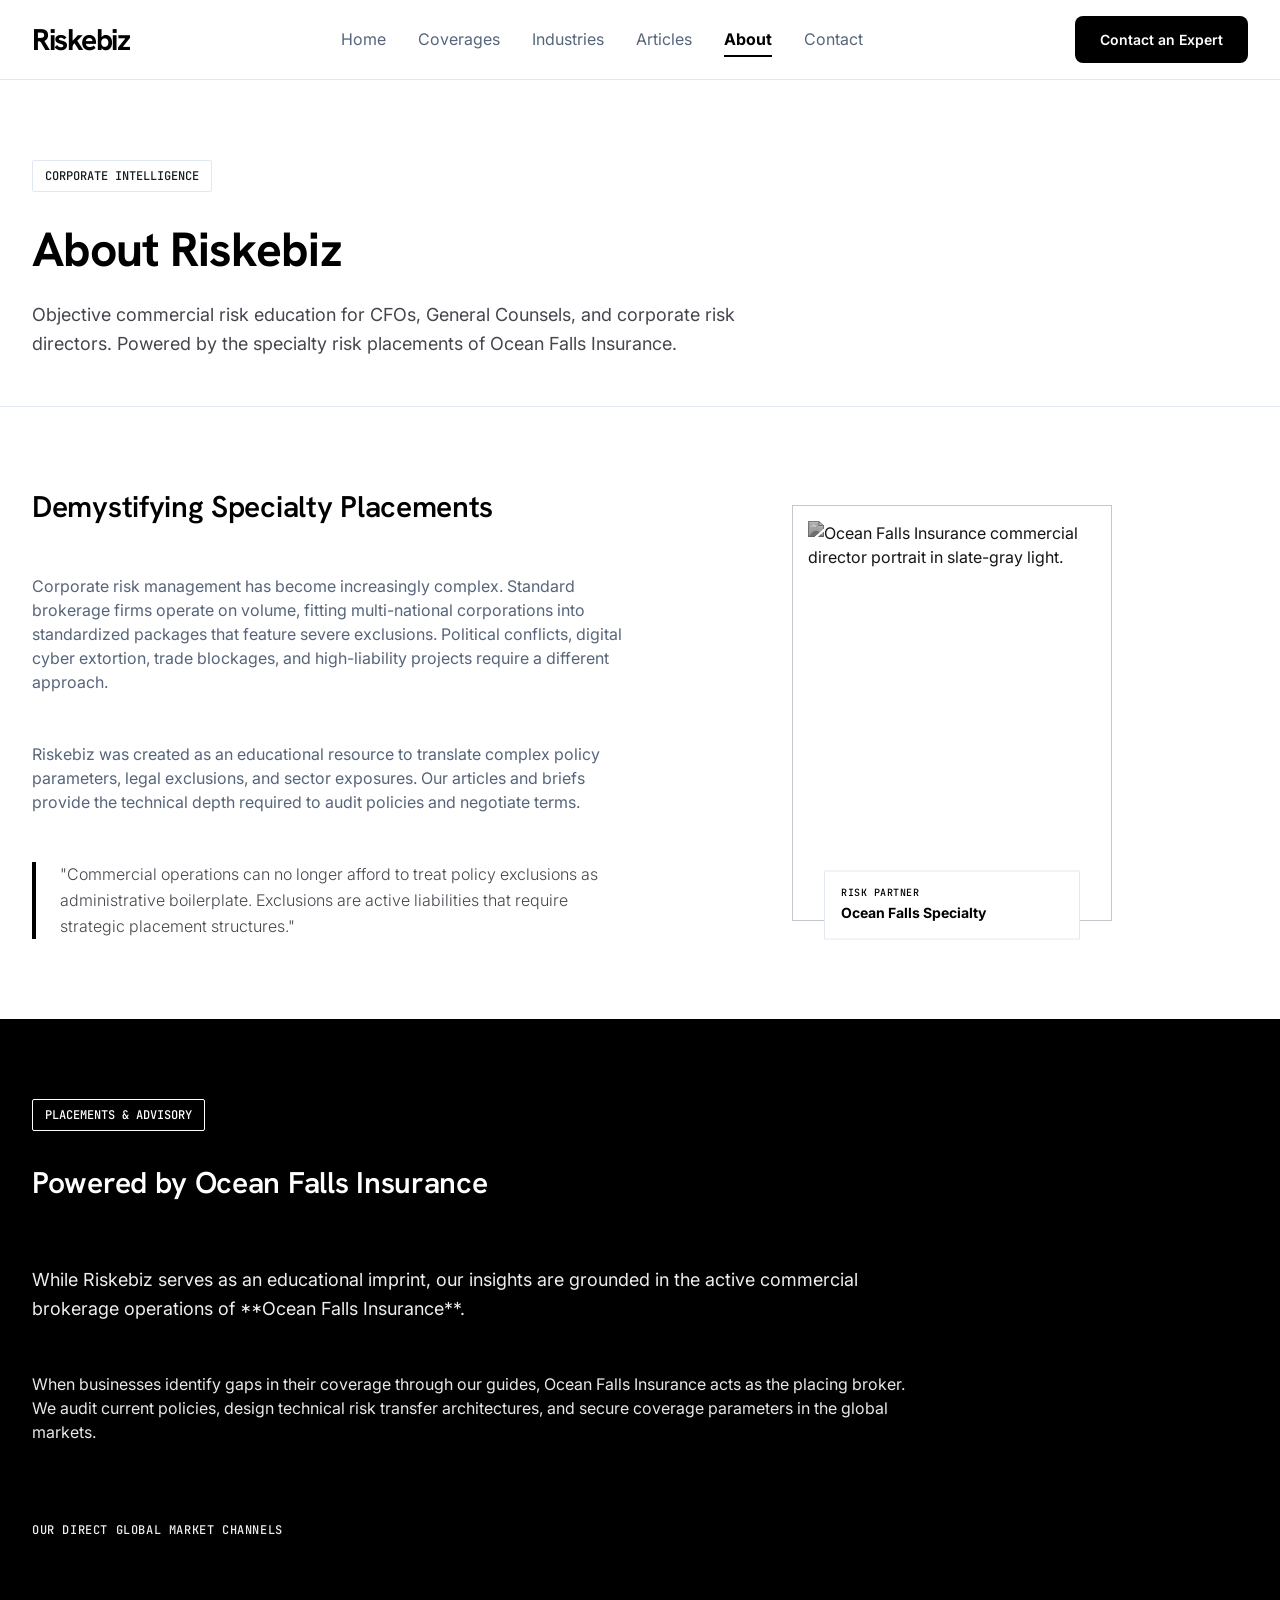
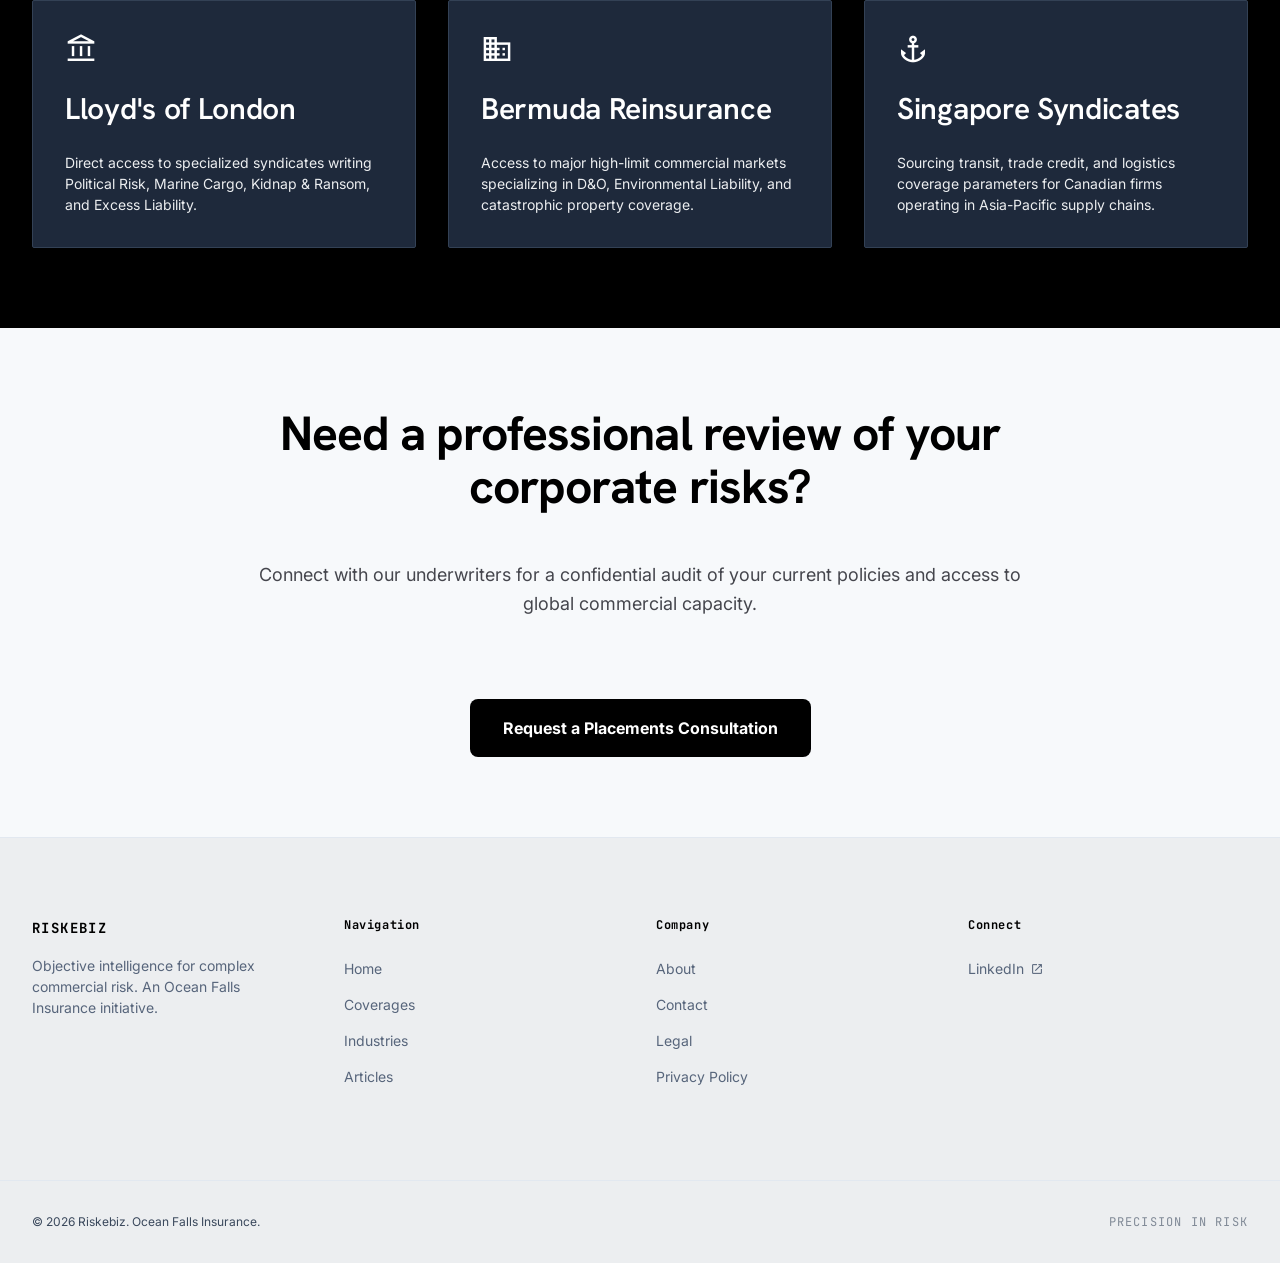
==== about.html @ c31bbd84 "Initialize Riskebiz website with Vanilla CSS design system and GA tracking" ====
<!DOCTYPE html>
<html lang="en">
<head>
    <meta charset="utf-8" />
    <meta name="viewport" content="width=device-width, initial-scale=1.0" />
    
    <!-- SEO & Metadata -->
    <title>About Riskebiz | Ocean Falls Commercial Risk Resource</title>
    <meta name="description" content="Learn about Riskebiz, an educational risk intelligence resource by Ocean Falls Insurance designed to help corporate managers navigate global specialty markets." />
    <link rel="canonical" href="https://riskebiz.com/about.html" />
    
    <!-- Open Graph Tags -->
    <meta property="og:title" content="About Riskebiz | Ocean Falls Commercial Risk Resource" />
    <meta property="og:description" content="Bridging the gap between high-level corporate strategy and the technical complexities of commercial risk." />
    <meta property="og:type" content="website" />
    <meta property="og:url" content="https://riskebiz.com/about.html" />
    
    <!-- Fonts & Icons -->
    <link rel="preconnect" href="https://fonts.googleapis.com" />
    <link rel="preconnect" href="https://fonts.gstatic.com" crossorigin />
    <link href="https://fonts.googleapis.com/css2?family=Inter:wght@300;400;500;600;700&family=Hanken+Grotesk:wght@600;700&family=JetBrains+Mono:wght@500&display=swap" rel="stylesheet" />
    <link href="https://fonts.googleapis.com/css2?family=Material+Symbols+Outlined:opsz,wght,FILL,GRAD@24,300,0,0&display=swap" rel="stylesheet" />
    
    <!-- Stylesheets -->
    <link rel="stylesheet" href="styles.css" />
    
    <!-- Google tag (gtag.js) -->
    <script async src="https://www.googletagmanager.com/gtag/js?id=G-K94CHLMBZ7"></script>
    <script>
      window.dataLayer = window.dataLayer || [];
      function gtag(){dataLayer.push(arguments);}
      gtag('js', new Date());

      gtag('config', 'G-K94CHLMBZ7');
    </script>
</head>
<body>

    <!-- Site Header -->
    <header class="site-header">
        <div class="container header-container">
            <a class="logo-anchor" href="index.html">Riskebiz</a>
            
            <!-- Desktop Navigation -->
            <nav class="desktop-nav" aria-label="Main Navigation">
                <a class="nav-link" href="index.html">Home</a>
                <a class="nav-link" href="coverages.html">Coverages</a>
                <a class="nav-link" href="industries.html">Industries</a>
                <a class="nav-link" href="articles.html">Articles</a>
                <a class="nav-link active" href="about.html">About</a>
                <a class="nav-link" href="contact.html">Contact</a>
            </nav>
            
            <div class="header-actions">
                <a class="btn btn-primary" href="contact.html">Contact an Expert</a>
                <button class="mobile-menu-toggle" aria-label="Toggle navigation menu" aria-expanded="false">
                    <span class="material-symbols-outlined">menu</span>
                </button>
            </div>
        </div>
    </header>

    <!-- Mobile Drawer Menu -->
    <div class="mobile-nav-drawer" role="dialog" aria-label="Mobile Navigation">
        <a class="mobile-nav-link" href="index.html">Home</a>
        <a class="mobile-nav-link" href="coverages.html">Coverages</a>
        <a class="mobile-nav-link" href="industries.html">Industries</a>
        <a class="mobile-nav-link" href="articles.html">Articles</a>
        <a class="mobile-nav-link active" href="about.html">About</a>
        <a class="mobile-nav-link" href="contact.html">Contact</a>
        <a class="btn btn-primary" style="margin-top: 16px;" href="contact.html">Contact an Expert</a>
    </div>

    <!-- Main Content -->
    <main>
        
        <!-- Page Intro Header -->
        <section class="page-intro" aria-labelledby="intro-title">
            <div class="container">
                <div class="page-intro-content reveal">
                    <span class="chip chip-outline mb-4">Corporate Intelligence</span>
                    <h1 id="intro-title" class="font-display-lg page-title">About Riskebiz</h1>
                    <p class="font-body-lg page-subtitle">
                        Objective commercial risk education for CFOs, General Counsels, and corporate risk directors. Powered by the specialty risk placements of Ocean Falls Insurance.
                    </p>
                </div>
            </div>
        </section>

        <!-- About Details -->
        <section class="section-padding bg-surface-lowest" aria-label="Corporate Philosophy">
            <div class="container">
                <div class="grid-cols-2" style="align-items: center;">
                    <div class="reveal">
                        <h2 class="font-headline-md mb-6">Demystifying Specialty Placements</h2>
                        <p class="font-body-md text-secondary mb-6">
                            Corporate risk management has become increasingly complex. Standard brokerage firms operate on volume, fitting multi-national corporations into standardized packages that feature severe exclusions. Political conflicts, digital cyber extortion, trade blockages, and high-liability projects require a different approach.
                        </p>
                        <p class="font-body-md text-secondary mb-6">
                            Riskebiz was created as an educational resource to translate complex policy parameters, legal exclusions, and sector exposures. Our articles and briefs provide the technical depth required to audit policies and negotiate terms.
                        </p>
                        
                        <div class="border-left-accent mt-8">
                            <p class="quote-text text-muted" style="font-size: 16px;">
                                "Commercial operations can no longer afford to treat policy exclusions as administrative boilerplate. Exclusions are active liabilities that require strategic placement structures."
                            </p>
                        </div>
                    </div>
                    
                    <div class="reveal" style="display: flex; justify-content: center;">
                        <div class="about-image-wrapper">
                            <div class="about-border-decor"></div>
                            <img class="about-img" src="https://lh3.googleusercontent.com/aida-public/[base64]" alt="Ocean Falls Insurance commercial director portrait in slate-gray light." />
                            <div class="about-floating-badge">
                                <p class="font-label-caps">Risk Partner</p>
                                <p>Ocean Falls Specialty</p>
                            </div>
                        </div>
                    </div>
                </div>
            </div>
        </section>

        <!-- Connection to Ocean Falls (Dark Slate Section) -->
        <section class="section-padding bg-primary-block" aria-labelledby="partnership-title">
            <div class="container reveal">
                <div class="max-w-4xl">
                    <span class="chip chip-outline mb-4" style="color: var(--color-on-primary); border-color: var(--color-on-primary);">Placements &amp; Advisory</span>
                    <h2 id="partnership-title" class="font-headline-md mb-8" style="color: var(--color-on-primary);">Powered by Ocean Falls Insurance</h2>
                    <p class="font-body-lg mb-6" style="color: var(--color-surface-container);">
                        While Riskebiz serves as an educational imprint, our insights are grounded in the active commercial brokerage operations of **Ocean Falls Insurance**. 
                    </p>
                    <p class="font-body-md mb-10" style="color: var(--color-surface-high);">
                        When businesses identify gaps in their coverage through our guides, Ocean Falls Insurance acts as the placing broker. We audit current policies, design technical risk transfer architectures, and secure coverage parameters in the global markets.
                    </p>
                </div>
                
                <h3 class="font-label-caps mb-8" style="color: var(--color-surface-container);">Our Direct Global Market Channels</h3>
                
                <div class="grid-cols-3">
                    <div class="card" style="background-color: var(--color-risk-accent); border-color: #334155; color: var(--color-on-primary);">
                        <span class="material-symbols-outlined card-icon" style="color: var(--color-on-primary);">account_balance</span>
                        <h4 class="font-headline-md text-xl mb-3" style="color: var(--color-on-primary);">Lloyd's of London</h4>
                        <p class="card-desc" style="color: var(--color-surface-container); font-size: 14px;">
                            Direct access to specialized syndicates writing Political Risk, Marine Cargo, Kidnap &amp; Ransom, and Excess Liability.
                        </p>
                    </div>
                    
                    <div class="card" style="background-color: var(--color-risk-accent); border-color: #334155; color: var(--color-on-primary);">
                        <span class="material-symbols-outlined card-icon" style="color: var(--color-on-primary);">domain</span>
                        <h4 class="font-headline-md text-xl mb-3" style="color: var(--color-on-primary);">Bermuda Reinsurance</h4>
                        <p class="card-desc" style="color: var(--color-surface-container); font-size: 14px;">
                            Access to major high-limit commercial markets specializing in D&amp;O, Environmental Liability, and catastrophic property coverage.
                        </p>
                    </div>
                    
                    <div class="card" style="background-color: var(--color-risk-accent); border-color: #334155; color: var(--color-on-primary);">
                        <span class="material-symbols-outlined card-icon" style="color: var(--color-on-primary);">anchor</span>
                        <h4 class="font-headline-md text-xl mb-3" style="color: var(--color-on-primary);">Singapore Syndicates</h4>
                        <p class="card-desc" style="color: var(--color-surface-container); font-size: 14px;">
                            Sourcing transit, trade credit, and logistics coverage parameters for Canadian firms operating in Asia-Pacific supply chains.
                        </p>
                    </div>
                </div>
            </div>
        </section>

        <!-- Final CTA -->
        <section class="section-padding text-center" aria-labelledby="cta-title">
            <div class="container reveal">
                <div class="max-w-3xl mx-auto">
                    <h2 id="cta-title" class="font-display-lg mb-6">Need a professional review of your corporate risks?</h2>
                    <p class="font-body-lg text-muted mb-10">
                        Connect with our underwriters for a confidential audit of your current policies and access to global commercial capacity.
                    </p>
                    <a class="btn btn-lg btn-primary" href="contact.html">Request a Placements Consultation</a>
                </div>
            </div>
        </section>

    </main>

    <!-- Footer -->
    <footer class="site-footer">
        <div class="container footer-grid">
            <div class="footer-brand">
                <a class="footer-title" href="index.html">RISKEBIZ</a>
                <p class="footer-desc">
                    Objective intelligence for complex commercial risk. An Ocean Falls Insurance initiative.
                </p>
            </div>
            
            <div>
                <h4 class="footer-heading">Navigation</h4>
                <ul class="footer-links">
                    <li><a href="index.html">Home</a></li>
                    <li><a href="coverages.html">Coverages</a></li>
                    <li><a href="industries.html">Industries</a></li>
                    <li><a href="articles.html">Articles</a></li>
                </ul>
            </div>
            
            <div>
                <h4 class="footer-heading">Company</h4>
                <ul class="footer-links">
                    <li><a href="about.html">About</a></li>
                    <li><a href="contact.html">Contact</a></li>
                    <li><a href="#">Legal</a></li>
                    <li><a href="#">Privacy Policy</a></li>
                </ul>
            </div>
            
            <div>
                <h4 class="footer-heading">Connect</h4>
                <ul class="footer-links">
                    <li>
                        <a class="inline-flex" href="#" aria-label="Visit our LinkedIn profile (opens placeholder)">
                            LinkedIn <span class="material-symbols-outlined" style="font-size: 14px;">open_in_new</span>
                        </a>
                    </li>
                </ul>
            </div>
        </div>
        
        <div class="container footer-bottom">
            <span>&copy; 2026 Riskebiz. Ocean Falls Insurance.</span>
            <span class="footer-bottom-tagline">PRECISION IN RISK</span>
        </div>
    </footer>

    <!-- Scripts -->
    <script src="script.js"></script>
</body>
</html>
---- styles.css ----
/*
 * Riskebiz.com Style System
 * Authoritative, premium commercial risk publication design.
 * Built using Vanilla CSS based on the Stitch Design System.
 */

/* ==========================================================================
   1. Design Tokens & CSS Variables
   ========================================================================== */
:root {
    /* Color Palette */
    --color-primary: #000000;
    --color-on-primary: #ffffff;
    --color-background: #f7f9fb;
    --color-on-background: #191c1e;
    
    /* Surface Containers (Tonal layering for visual depth) */
    --color-surface-lowest: #ffffff;
    --color-surface-low: #f2f4f6;
    --color-surface-container: #eceef0;
    --color-surface-high: #e6e8ea;
    --color-surface-highest: #e0e3e5;
    --color-surface-variant: #e0e3e5;
    
    /* Semantic Colors */
    --color-secondary: #515f74;
    --color-on-secondary-container: #57657b;
    --color-on-secondary-fixed-variant: #3a485c;
    --color-on-surface-variant: #45464d;
    --color-border-subtle: #E2E8F0;
    --color-risk-accent: #1E293B;
    
    /* Feedback */
    --color-error: #ba1a1a;
    --color-error-container: #ffdad6;
    --color-on-error: #ffffff;
    
    /* Fonts */
    --font-headline: 'Hanken Grotesk', sans-serif;
    --font-body: 'Inter', sans-serif;
    --font-label: 'JetBrains Mono', monospace;

    /* Typographic Scale & Properties */
    --font-size-display-lg: 48px;
    --font-size-display-lg-mobile: 32px;
    --font-size-headline-md: 30px;
    --font-size-body-lg: 18px;
    --font-size-body-md: 16px;
    --font-size-label-caps: 12px;
    
    /* Spacing Scale */
    --spacing-unit: 8px;
    --spacing-margin-mobile: 20px;
    --spacing-gutter: 32px;
    --spacing-container-max: 1280px;
    --spacing-section-gap: 80px;

    /* Border Radius */
    --radius-sm: 0.125rem;       /* 2px */
    --radius-default: 0.25rem;  /* 4px */
    --radius-lg: 0.5rem;       /* 8px */
    --radius-full: 9999px;
    
    /* Transition Speed */
    --transition-fast: 0.2s ease;
    --transition-normal: 0.3s ease;
}

/* ==========================================================================
   2. Reset & Base Styles
   ========================================================================== */
*, *::before, *::after {
    box-sizing: border-box;
    margin: 0;
    padding: 0;
}

html {
    scroll-behavior: smooth;
    font-size: 16px;
    -webkit-text-size-adjust: 100%;
}

body {
    background-color: var(--color-background);
    color: var(--color-on-background);
    font-family: var(--font-body);
    font-size: var(--font-size-body-md);
    line-height: 1.5;
    font-weight: 400;
    text-rendering: optimizeLegibility;
    -webkit-font-smoothing: antialiased;
    -moz-osx-font-smoothing: grayscale;
    overflow-x: hidden;
}

/* Scrollbars */
::-webkit-scrollbar {
    width: 8px;
    height: 8px;
}
::-webkit-scrollbar-track {
    background: var(--color-surface-low);
}
::-webkit-scrollbar-thumb {
    background: var(--color-surface-container);
    border-radius: var(--radius-sm);
}
::-webkit-scrollbar-thumb:hover {
    background: var(--color-on-secondary-container);
}

/* Links */
a {
    color: inherit;
    text-decoration: none;
    transition: color var(--transition-fast), border-color var(--transition-fast);
}

/* Images & Media */
img, svg {
    max-width: 100%;
    height: auto;
    display: block;
}

/* Heading Typography */
h1, h2, h3, h4, h5, h6 {
    font-family: var(--font-headline);
    color: var(--color-primary);
    font-weight: 700;
    line-height: 1.2;
}

/* Focus States (WCAG AA Accessibility) */
button:focus-visible,
a:focus-visible,
input:focus-visible,
textarea:focus-visible,
select:focus-visible {
    outline: 2px solid var(--color-risk-accent);
    outline-offset: 2px;
}

/* ==========================================================================
   3. Typography Utility Classes
   ========================================================================== */
.font-display-lg {
    font-family: var(--font-headline);
    font-size: var(--font-size-display-lg-mobile);
    font-weight: 700;
    line-height: 1.2;
    letter-spacing: -0.02em;
}

@media (min-width: 768px) {
    .font-display-lg {
        font-size: var(--font-size-display-lg);
        line-height: 1.1;
    }
}

.font-headline-md {
    font-family: var(--font-headline);
    font-size: var(--font-size-headline-md);
    font-weight: 600;
    line-height: 1.3;
    letter-spacing: -0.01em;
}

.font-body-lg {
    font-family: var(--font-body);
    font-size: var(--font-size-body-lg);
    line-height: 1.6;
    font-weight: 400;
}

.font-body-md {
    font-family: var(--font-body);
    font-size: var(--font-size-body-md);
    line-height: 1.5;
    font-weight: 400;
}

.font-label-caps {
    font-family: var(--font-label);
    font-size: var(--font-size-label-caps);
    font-weight: 500;
    line-height: 1.0;
    letter-spacing: 0.05em;
    text-transform: uppercase;
}

.quote-text {
    font-family: var(--font-body);
    font-size: 20px;
    font-weight: 300;
    line-height: 1.6;
}

.text-muted {
    color: var(--color-on-surface-variant);
}

.text-secondary {
    color: var(--color-on-secondary-container);
}

/* ==========================================================================
   4. Layout & Spacing
   ========================================================================== */
.container {
    width: 100%;
    max-width: var(--spacing-container-max);
    margin-left: auto;
    margin-right: auto;
    padding-left: var(--spacing-margin-mobile);
    padding-right: var(--spacing-margin-mobile);
}

@media (min-width: 768px) {
    .container {
        padding-left: var(--spacing-gutter);
        padding-right: var(--spacing-gutter);
    }
}

.section-padding {
    padding-top: var(--spacing-section-gap);
    padding-bottom: var(--spacing-section-gap);
}

.grid-cols-4 {
    display: grid;
    grid-template-columns: 1fr;
    gap: var(--spacing-gutter);
}

@media (min-width: 640px) {
    .grid-cols-2-sm {
        grid-template-columns: repeat(2, 1fr);
    }
}

@media (min-width: 768px) {
    .grid-cols-4 {
        grid-template-columns: repeat(2, 1fr);
    }
}

@media (min-width: 1024px) {
    .grid-cols-4 {
        grid-template-columns: repeat(4, 1fr);
    }
}

.grid-cols-3 {
    display: grid;
    grid-template-columns: 1fr;
    gap: var(--spacing-gutter);
}

@media (min-width: 768px) {
    .grid-cols-3 {
        grid-template-columns: repeat(3, 1fr);
    }
}

.grid-cols-2 {
    display: grid;
    grid-template-columns: 1fr;
    gap: var(--spacing-gutter);
}

@media (min-width: 768px) {
    .grid-cols-2 {
        grid-template-columns: repeat(2, 1fr);
    }
}

/* Flex Utilities */
.flex-between-center {
    display: flex;
    justify-content: space-between;
    align-items: center;
}

.gap-8 { gap: calc(var(--spacing-unit) * 8); }
.gap-4 { gap: calc(var(--spacing-unit) * 4); }

/* ==========================================================================
   5. Interactive & Component Elements
   ========================================================================== */

/* Buttons */
.btn {
    display: inline-flex;
    align-items: center;
    justify-content: center;
    padding: 12px 24px;
    font-family: var(--font-body);
    font-size: 14px;
    font-weight: 600;
    border-radius: var(--radius-lg);
    cursor: pointer;
    transition: all var(--transition-fast);
    border: 1px solid transparent;
}

.btn-lg {
    padding: 16px 32px;
    font-size: 16px;
    font-weight: 700;
}

.btn-primary {
    background-color: var(--color-primary);
    color: var(--color-on-primary);
}

.btn-primary:hover {
    background-color: #1a1a1a;
}

.btn-secondary {
    background-color: transparent;
    border-color: var(--color-primary);
    color: var(--color-primary);
}

.btn-secondary:hover {
    background-color: var(--color-surface-low);
}

/* Cards & Outlined Blocks */
.card {
    background-color: var(--color-surface-lowest);
    border: 1px solid var(--color-border-subtle);
    padding: 32px;
    border-radius: var(--radius-sm);
    transition: border-color var(--transition-normal), transform var(--transition-normal);
    display: flex;
    flex-direction: column;
}

.card:hover {
    border-color: var(--color-primary);
}

.card-link-wrapper {
    display: flex;
    flex-direction: column;
    height: 100%;
}

.card-icon {
    font-size: 32px;
    color: var(--color-primary);
    margin-bottom: 24px;
}

.card-title {
    font-size: 20px;
    margin-bottom: 12px;
}

.card-desc {
    font-size: 14px;
    color: var(--color-on-secondary-container);
    line-height: 1.5;
    flex-grow: 1;
}

/* Editorial Article Layouts */
.article-card {
    background-color: var(--color-surface-lowest);
    border: 1px solid var(--color-border-subtle);
    border-radius: var(--radius-sm);
    overflow: hidden;
    display: flex;
    flex-direction: column;
    transition: border-color var(--transition-normal);
}

.article-card:hover {
    border-color: var(--color-primary);
}

.article-img {
    height: 240px;
    background-color: var(--color-surface-high);
    background-size: cover;
    background-position: center;
    filter: grayscale(100%);
    transition: filter var(--transition-normal);
}

.article-card:hover .article-img {
    filter: grayscale(0%);
}

.article-body {
    padding: 32px;
    display: flex;
    flex-direction: column;
    flex-grow: 1;
}

.article-meta {
    display: flex;
    justify-content: space-between;
    align-items: center;
    margin-bottom: 16px;
}

.article-title {
    font-size: 20px;
    margin-bottom: 16px;
    line-height: 1.4;
}

.article-excerpt {
    font-size: 14px;
    color: var(--color-on-surface-variant);
    line-height: 1.6;
    margin-bottom: 24px;
    flex-grow: 1;
}

.article-link {
    font-weight: 700;
    font-size: 14px;
    display: inline-flex;
    align-items: center;
    gap: 8px;
}

.article-link span {
    transition: transform var(--transition-fast);
}

.article-link:hover span {
    transform: translateX(4px);
}

/* Category Chips */
.chip {
    display: inline-block;
    padding: 4px 8px;
    background-color: var(--color-surface-container);
    color: var(--color-on-background);
    border-radius: var(--radius-sm);
    font-family: var(--font-label);
    font-size: 12px;
    font-weight: 500;
    text-transform: uppercase;
}

.chip-outline {
    background-color: transparent;
    border: 1px solid var(--color-border-subtle);
    padding: 6px 12px;
}

/* ==========================================================================
   6. Custom Site Sections
   ========================================================================== */

/* Top Navigation Bar */
header.site-header {
    width: 100%;
    position: sticky;
    top: 0;
    z-index: 50;
    background-color: var(--color-surface-lowest);
    border-bottom: 1px solid var(--color-border-subtle);
    height: 80px;
    display: flex;
    align-items: center;
    transition: box-shadow var(--transition-fast);
}

header.site-header.shadow-sm {
    box-shadow: 0 1px 3px rgba(0,0,0,0.05);
}

.header-container {
    display: flex;
    justify-content: space-between;
    align-items: center;
    width: 100%;
}

.logo-anchor {
    font-family: var(--font-headline);
    font-size: var(--font-size-headline-md);
    font-weight: 700;
    color: var(--color-primary);
    letter-spacing: -0.05em;
}

.desktop-nav {
    display: none;
}

@media (min-width: 768px) {
    .desktop-nav {
        display: flex;
        align-items: center;
        gap: 32px;
    }
}

.nav-link {
    font-family: var(--font-body);
    font-size: var(--font-size-body-md);
    color: var(--color-on-secondary-container);
    padding: 4px 0;
    border-bottom: 2px solid transparent;
}

.nav-link:hover, .nav-link.active {
    color: var(--color-primary);
}

.nav-link.active {
    font-weight: 700;
    border-color: var(--color-primary);
}

.header-actions {
    display: flex;
    align-items: center;
    gap: 16px;
}

/* Mobile Menu Button */
.mobile-menu-toggle {
    background: transparent;
    border: none;
    cursor: pointer;
    font-size: 24px;
    color: var(--color-primary);
    display: flex;
    align-items: center;
    justify-content: center;
}

@media (min-width: 768px) {
    .mobile-menu-toggle {
        display: none;
    }
}

/* Mobile Menu Drawer */
.mobile-nav-drawer {
    position: fixed;
    top: 80px;
    left: 0;
    right: 0;
    bottom: 0;
    background-color: var(--color-surface-lowest);
    z-index: 40;
    padding: 32px var(--spacing-margin-mobile);
    display: flex;
    flex-direction: column;
    gap: 24px;
    transform: translateY(-100%);
    opacity: 0;
    visibility: hidden;
    transition: transform var(--transition-normal), opacity var(--transition-normal), visibility var(--transition-normal);
    border-top: 1px solid var(--color-border-subtle);
}

.mobile-nav-drawer.open {
    transform: translateY(0);
    opacity: 1;
    visibility: visible;
}

.mobile-nav-link {
    font-family: var(--font-headline);
    font-size: 24px;
    font-weight: 600;
    color: var(--color-primary);
    border-bottom: 1px solid var(--color-border-subtle);
    padding-bottom: 12px;
}

.mobile-nav-link.active {
    color: var(--color-secondary);
    border-color: var(--color-primary);
}

/* Hero Section */
.hero-section {
    position: relative;
    padding-top: var(--spacing-section-gap);
    padding-bottom: 128px;
    overflow: hidden;
}

.hero-max {
    max-width: 896px;
}

.hero-tag {
    margin-bottom: 32px;
}

.hero-headline {
    margin-bottom: 32px;
    font-size: 32px;
    line-height: 1.2;
}

@media (min-width: 768px) {
    .hero-headline {
        font-size: 48px;
        line-height: 1.1;
    }
}

.hero-subheadline {
    margin-bottom: 40px;
    max-width: 672px;
    color: var(--color-on-surface-variant);
}

.hero-ctas {
    display: flex;
    flex-direction: column;
    gap: 16px;
}

@media (min-width: 640px) {
    .hero-ctas {
        flex-direction: row;
    }
}

/* Industry Grid on Homepage */
.industry-grid {
    display: grid;
    grid-template-columns: repeat(2, 1fr);
    gap: 16px;
}

@media (min-width: 768px) {
    .industry-grid {
        grid-template-columns: repeat(4, 1fr);
    }
}

.industry-item {
    background-color: var(--color-surface-lowest);
    border: 1px solid var(--color-border-subtle);
    padding: 24px;
    text-align: center;
    cursor: default;
    transition: all var(--transition-fast);
}

.industry-item:hover {
    background-color: var(--color-primary);
    color: var(--color-on-primary);
}

.industry-item:hover .font-label-caps {
    color: var(--color-on-primary);
}

/* About Overlay Image Block */
.about-image-wrapper {
    position: relative;
}

.about-border-decor {
    position: absolute;
    top: -16px;
    bottom: -16px;
    left: -16px;
    right: -16px;
    border: 1px solid var(--color-on-secondary-fixed-variant);
    opacity: 0.3;
    pointer-events: none;
}

.about-img {
    width: 288px;
    height: 384px;
    object-fit: cover;
    filter: grayscale(100%) brightness(75%);
}

.about-floating-badge {
    background-color: var(--color-surface-lowest);
    padding: 16px;
    position: absolute;
    bottom: 0;
    left: 0;
    right: 0;
    transform: translateY(50%);
    margin-left: 16px;
    margin-right: 16px;
    border: 1px solid var(--color-border-subtle);
}

.about-floating-badge p:first-child {
    color: var(--color-primary);
    font-size: 10px;
    margin-bottom: 4px;
}

.about-floating-badge p:last-child {
    font-size: 14px;
    font-weight: 700;
    color: var(--color-primary);
}

/* Page Intro/Header */
.page-intro {
    padding-top: var(--spacing-section-gap);
    padding-bottom: 48px;
    border-bottom: 1px solid var(--color-border-subtle);
    background-color: var(--color-surface-lowest);
}

.page-intro-content {
    max-width: 768px;
}

.page-title {
    margin-bottom: 24px;
}

.page-subtitle {
    color: var(--color-on-surface-variant);
    line-height: 1.6;
}

/* ==========================================================================
   7. Form Styling (Contact Page)
   ========================================================================== */
.contact-container {
    max-width: 640px;
    margin-left: auto;
    margin-right: auto;
    background-color: var(--color-surface-lowest);
    border: 1px solid var(--color-border-subtle);
    padding: 48px 32px;
    border-radius: var(--radius-sm);
}

.form-group {
    margin-bottom: 24px;
}

.form-label {
    display: block;
    margin-bottom: 8px;
    color: var(--color-primary);
}

.form-control {
    width: 100%;
    padding: 12px 16px;
    border: 1px solid var(--color-border-subtle);
    background-color: var(--color-surface-lowest);
    border-radius: var(--radius-sm);
    font-family: var(--font-body);
    font-size: 16px;
    color: var(--color-on-background);
    transition: border-color var(--transition-fast);
}

.form-control:focus {
    border-color: var(--color-primary);
    outline: none;
}

textarea.form-control {
    resize: vertical;
    min-height: 120px;
}

.form-note {
    font-size: 12px;
    color: var(--color-on-surface-variant);
    margin-top: 12px;
}

/* ==========================================================================
   8. Footer Styling
   ========================================================================== */
.site-footer {
    background-color: var(--color-surface-container);
    border-top: 1px solid var(--color-border-subtle);
    padding-top: var(--spacing-section-gap);
}

.footer-grid {
    display: grid;
    grid-template-columns: 1fr;
    gap: var(--spacing-gutter);
    margin-bottom: var(--spacing-section-gap);
}

@media (min-width: 768px) {
    .footer-grid {
        grid-template-columns: repeat(4, 1fr);
    }
}

.footer-brand {
    display: flex;
    flex-direction: column;
    gap: 16px;
}

.footer-title {
    font-family: var(--font-label);
    font-size: 14px;
    font-weight: 700;
    color: var(--color-primary);
    letter-spacing: 0.1em;
}

.footer-desc {
    font-size: 14px;
    color: var(--color-on-secondary-container);
    max-width: 250px;
}

.footer-heading {
    font-family: var(--font-label);
    font-size: 12px;
    color: var(--color-primary);
    margin-bottom: 24px;
    letter-spacing: 0.05em;
    font-weight: 700;
}

.footer-links {
    list-style: none;
}

.footer-links li {
    margin-bottom: 12px;
}

.footer-links a {
    font-size: 14px;
    color: var(--color-on-secondary-container);
}

.footer-links a:hover {
    color: var(--color-primary);
}

.footer-links a.inline-flex {
    display: inline-flex;
    align-items: center;
    gap: 6px;
}

.footer-bottom {
    border-top: 1px solid var(--color-border-subtle);
    padding-top: 32px;
    padding-bottom: 32px;
    display: flex;
    flex-direction: column;
    align-items: center;
    gap: 16px;
    font-size: 12px;
    color: var(--color-on-secondary-fixed-variant);
}

@media (min-width: 768px) {
    .footer-bottom {
        flex-direction: row;
        justify-content: space-between;
    }
}

.footer-bottom-tagline {
    font-family: var(--font-label);
    letter-spacing: 0.1em;
    opacity: 0.6;
}

/* ==========================================================================
   9. Miscellaneous & Animation Utilities
   ========================================================================== */
.border-left-accent {
    border-left: 4px solid var(--color-primary);
    padding-left: 24px;
}

.bg-surface-lowest { background-color: var(--color-surface-lowest); }
.bg-surface-low { background-color: var(--color-surface-low); }
.bg-primary-block { background-color: var(--color-primary); color: var(--color-on-primary); }
.bg-background { background-color: var(--color-background); }

.text-center { text-align: center; }
.mx-auto { margin-left: auto; margin-right: auto; }
.mb-2 { margin-bottom: calc(var(--spacing-unit) * 2); }
.mb-3 { margin-bottom: calc(var(--spacing-unit) * 3); }
.mb-4 { margin-bottom: calc(var(--spacing-unit) * 4); }
.mb-6 { margin-bottom: calc(var(--spacing-unit) * 6); }
.mb-8 { margin-bottom: calc(var(--spacing-unit) * 8); }
.mb-10 { margin-bottom: calc(var(--spacing-unit) * 10); }
.mb-12 { margin-bottom: calc(var(--spacing-unit) * 12); }
.mt-2 { margin-top: calc(var(--spacing-unit) * 2); }
.mt-4 { margin-top: calc(var(--spacing-unit) * 4); }

.max-w-2xl { max-width: 672px; }
.max-w-3xl { max-width: 768px; }
.max-w-4xl { max-width: 896px; }

.block { display: block; }
.inline-block { display: inline-block; }

.material-icons-adjust {
    font-variation-settings: 'FILL' 0, 'wght' 300, 'GRAD' 0, 'opsz' 24;
}

/* Scroll Animation Transitions */
.reveal {
    transition: opacity 0.7s ease, transform 0.7s ease;
    opacity: 0;
    transform: translateY(32px);
}

.reveal.revealed {
    opacity: 1;
    transform: translateY(0);
}
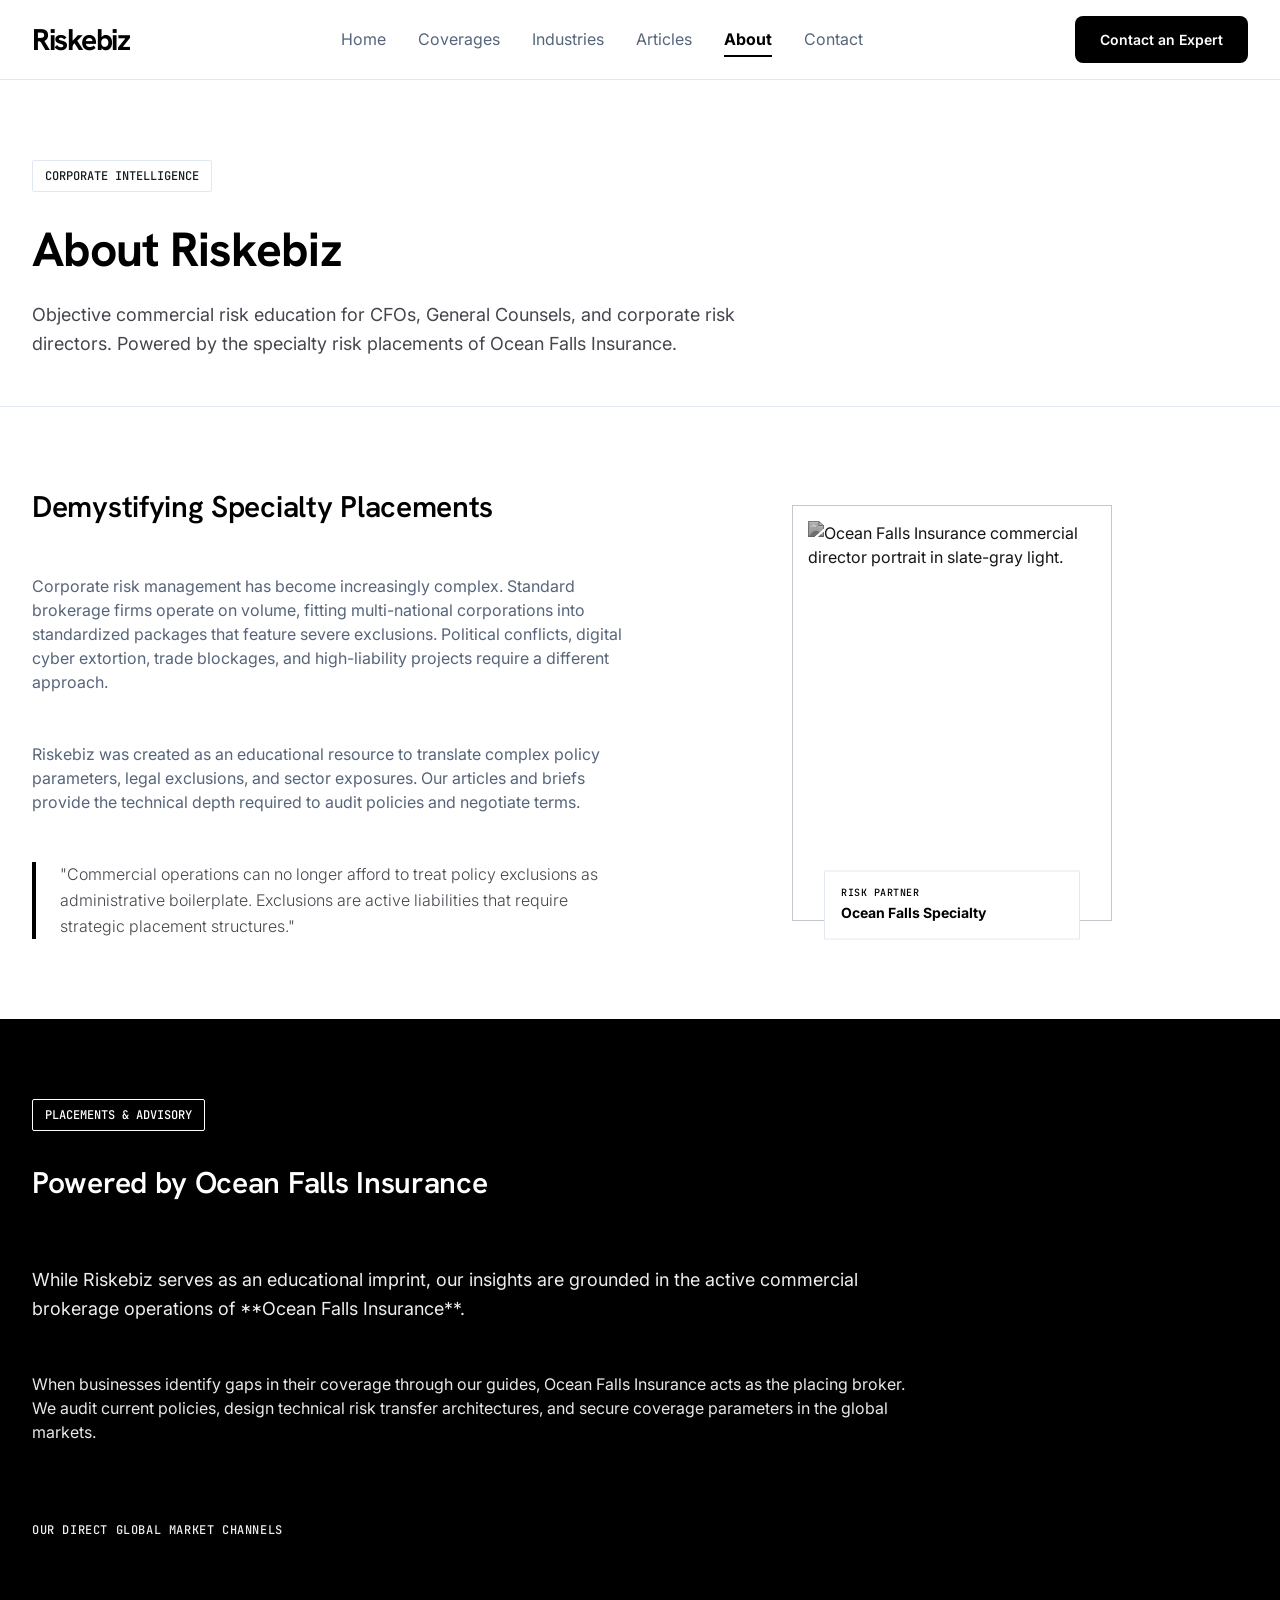
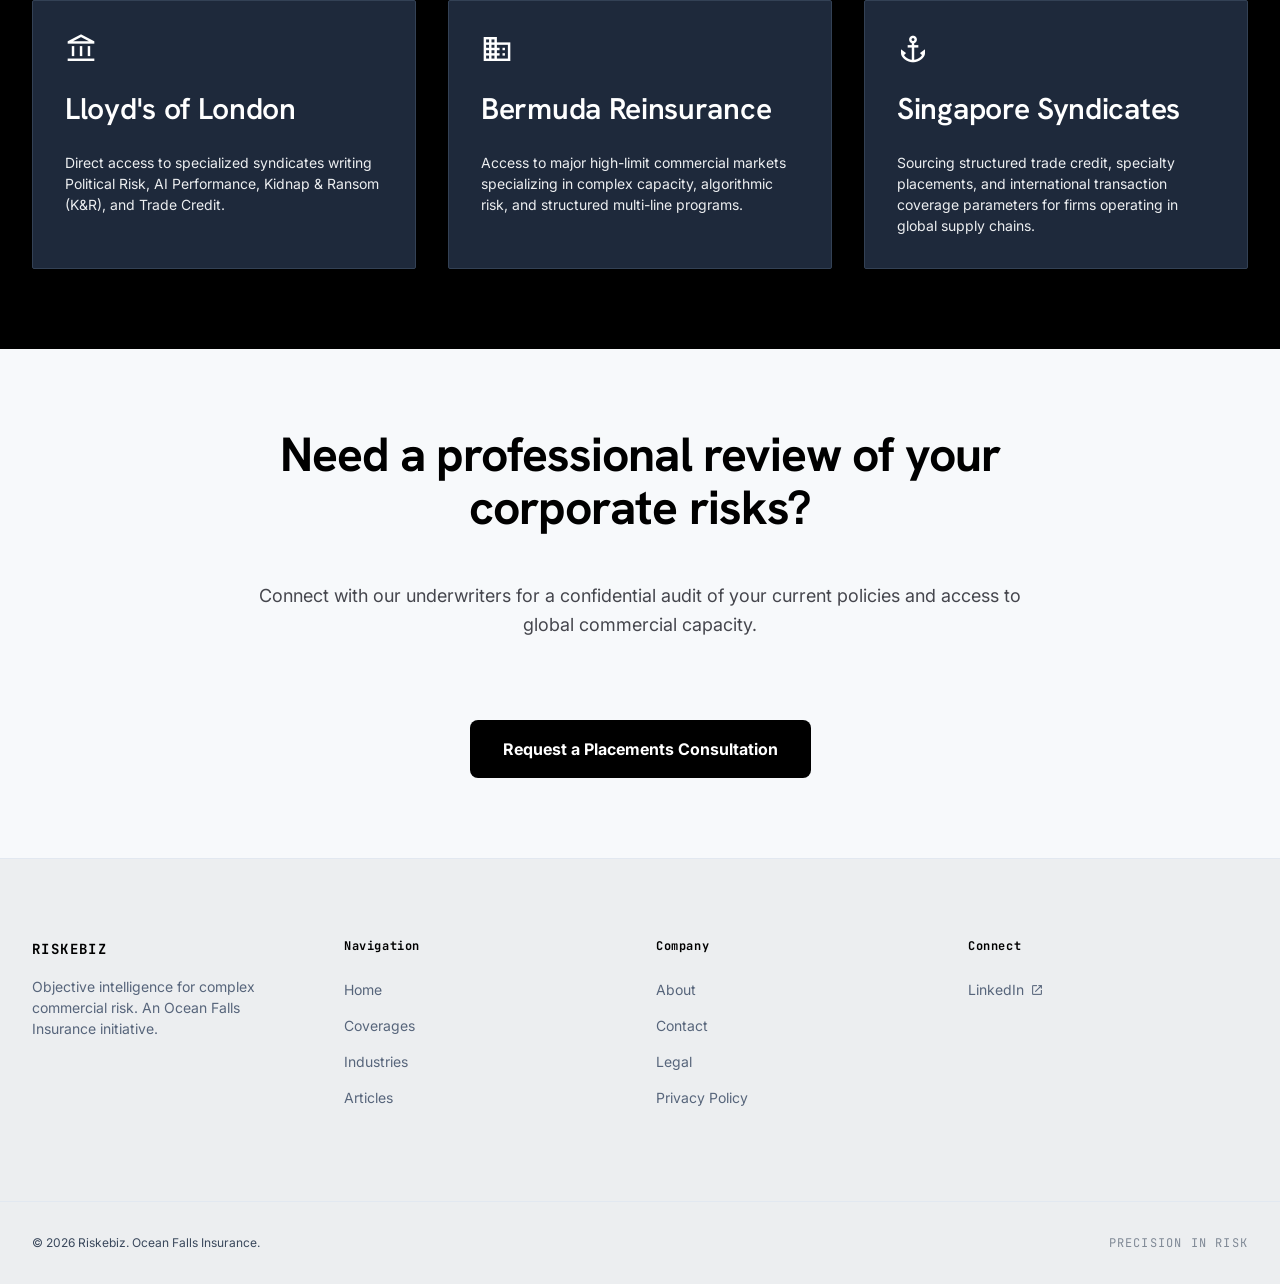
==== commit 36e0de80: "Reduce coverages to 4 key areas and add AI Performance Insurance" ====
--- a/about.html
+++ b/about.html
@@ -142,7 +142,7 @@
                         <span class="material-symbols-outlined card-icon" style="color: var(--color-on-primary);">account_balance</span>
                         <h4 class="font-headline-md text-xl mb-3" style="color: var(--color-on-primary);">Lloyd's of London</h4>
                         <p class="card-desc" style="color: var(--color-surface-container); font-size: 14px;">
-                            Direct access to specialized syndicates writing Political Risk, Marine Cargo, Kidnap &amp; Ransom, and Excess Liability.
+                            Direct access to specialized syndicates writing Political Risk, AI Performance, Kidnap &amp; Ransom (K&amp;R), and Trade Credit.
                         </p>
                     </div>
                     
@@ -150,7 +150,7 @@
                         <span class="material-symbols-outlined card-icon" style="color: var(--color-on-primary);">domain</span>
                         <h4 class="font-headline-md text-xl mb-3" style="color: var(--color-on-primary);">Bermuda Reinsurance</h4>
                         <p class="card-desc" style="color: var(--color-surface-container); font-size: 14px;">
-                            Access to major high-limit commercial markets specializing in D&amp;O, Environmental Liability, and catastrophic property coverage.
+                            Access to major high-limit commercial markets specializing in complex capacity, algorithmic risk, and structured multi-line programs.
                         </p>
                     </div>
                     
@@ -158,7 +158,7 @@
                         <span class="material-symbols-outlined card-icon" style="color: var(--color-on-primary);">anchor</span>
                         <h4 class="font-headline-md text-xl mb-3" style="color: var(--color-on-primary);">Singapore Syndicates</h4>
                         <p class="card-desc" style="color: var(--color-surface-container); font-size: 14px;">
-                            Sourcing transit, trade credit, and logistics coverage parameters for Canadian firms operating in Asia-Pacific supply chains.
+                            Sourcing structured trade credit, specialty placements, and international transaction coverage parameters for firms operating in global supply chains.
                         </p>
                     </div>
                 </div>
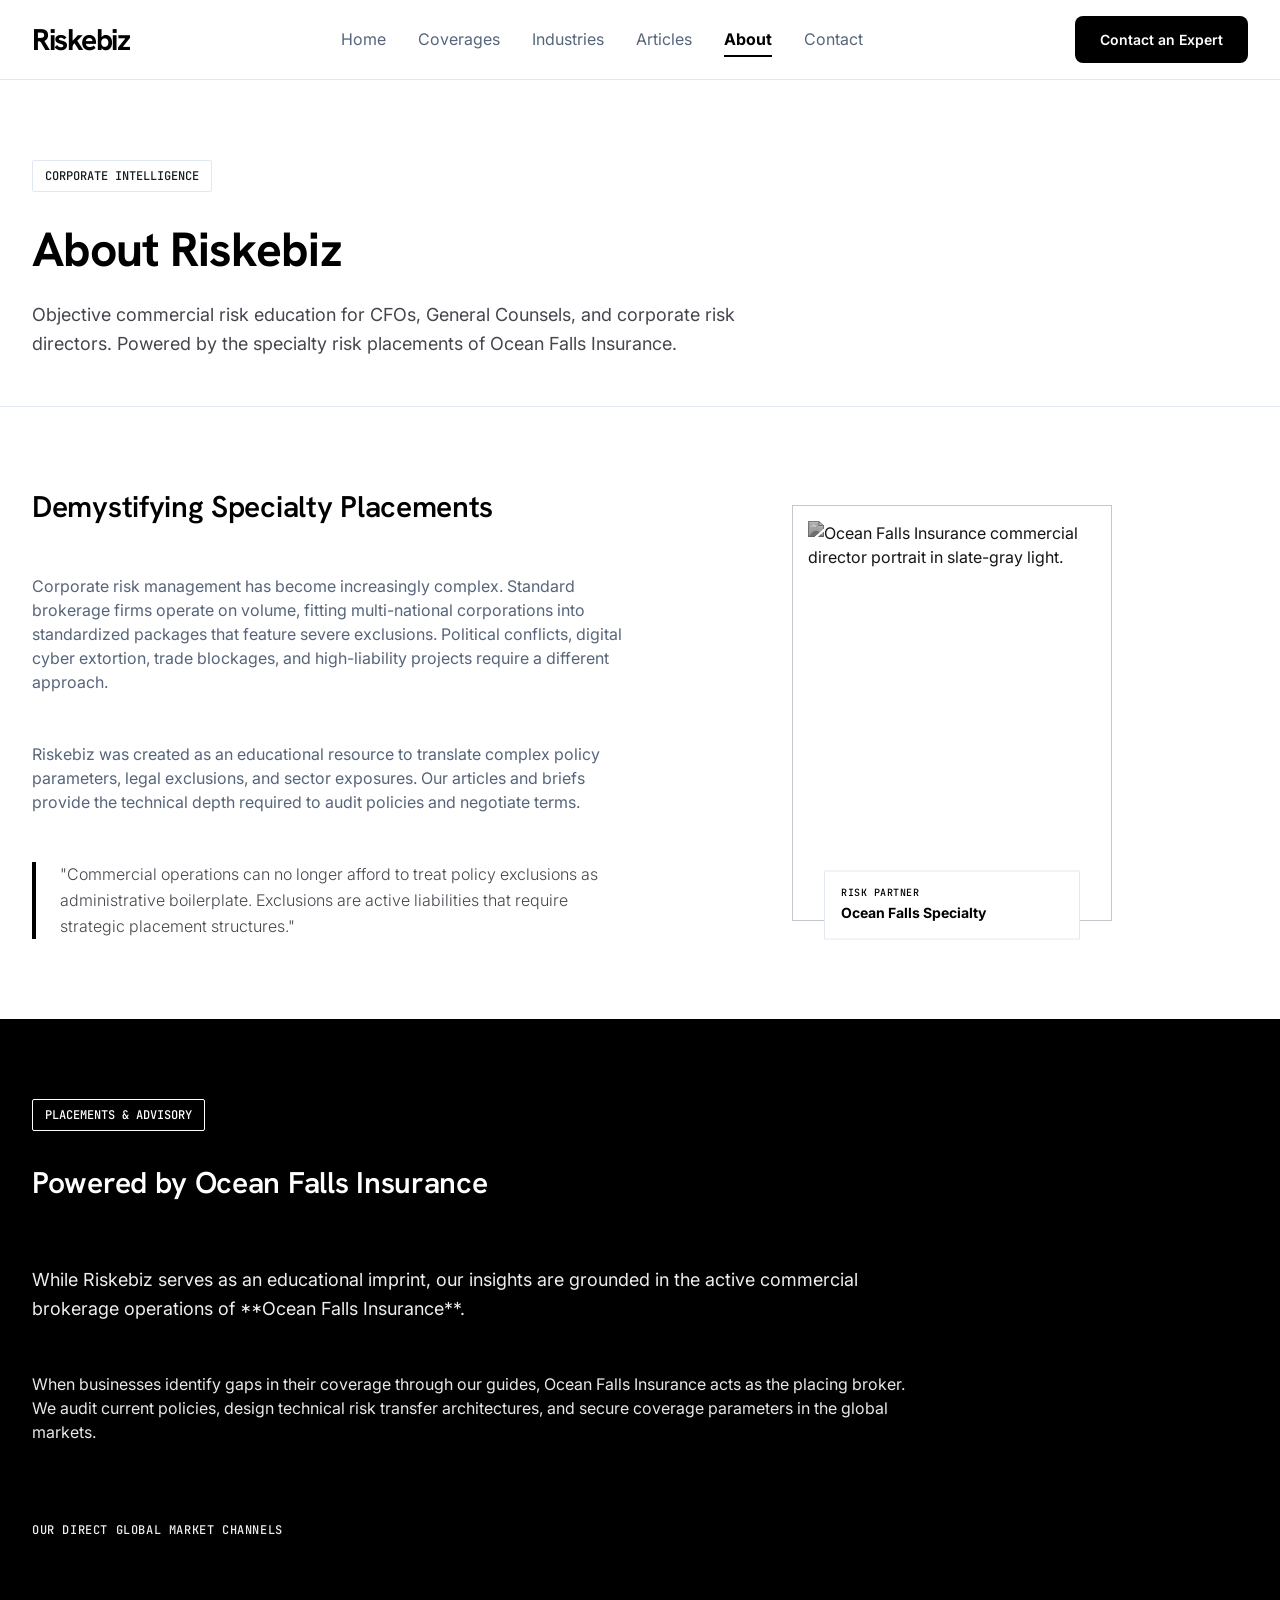
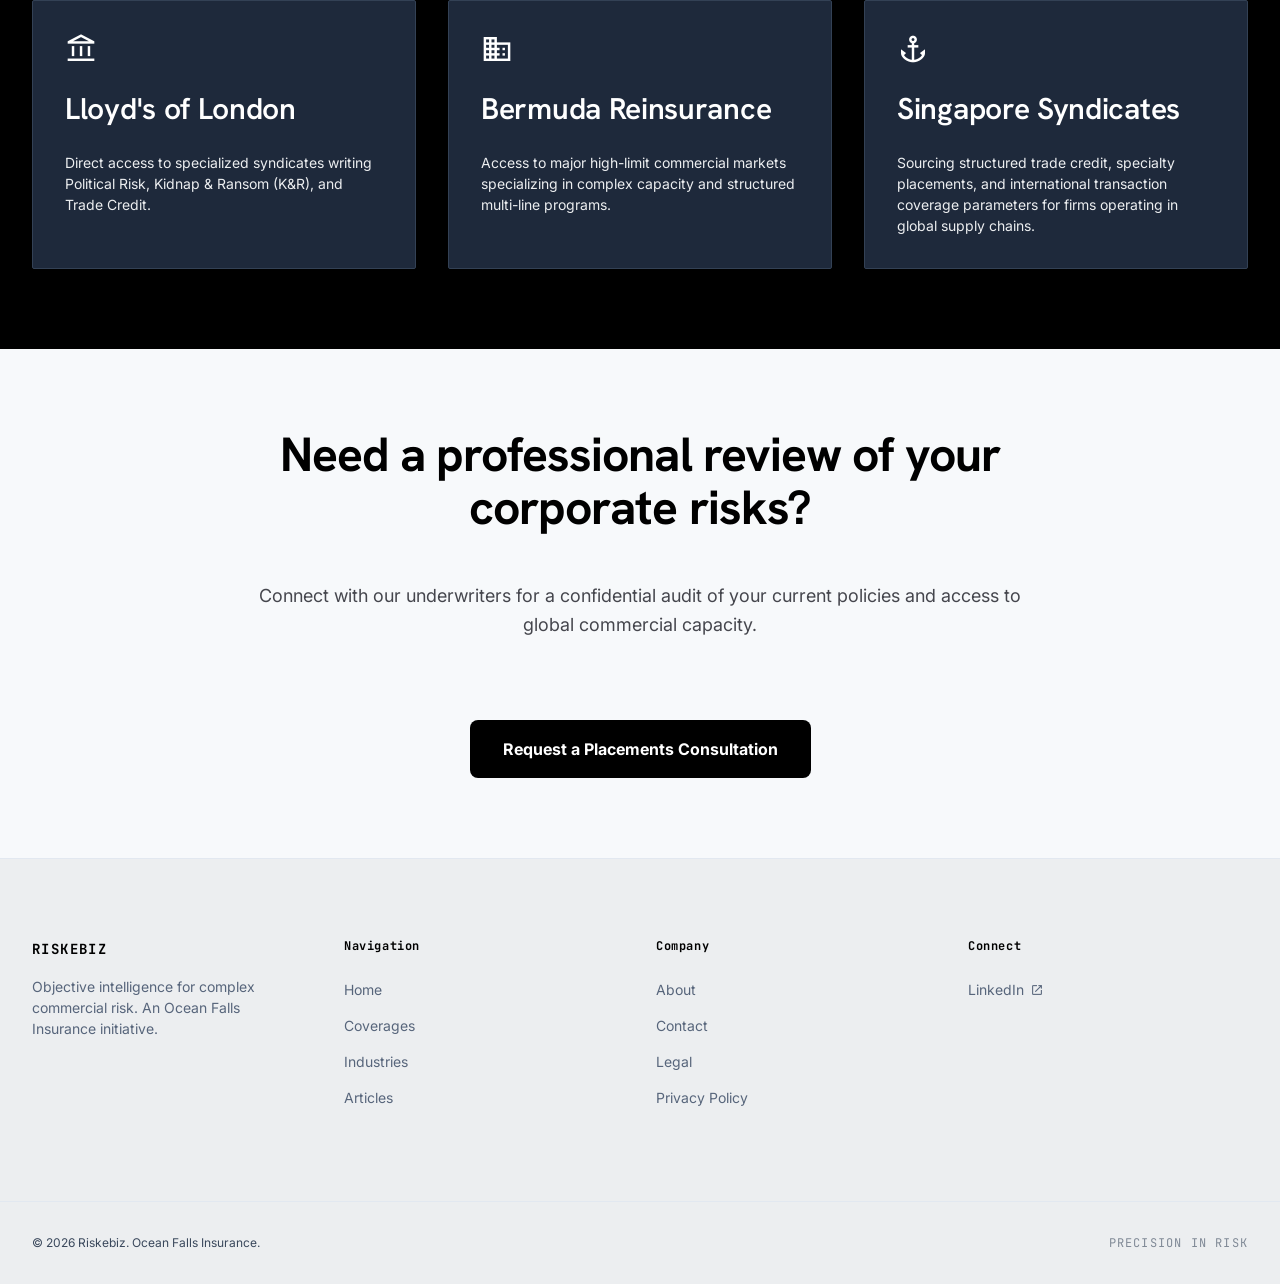
==== commit 5abc76a9: "Remove AI Performance Insurance, focus only on 3 specialized coverages" ====
--- a/about.html
+++ b/about.html
@@ -142,7 +142,7 @@
                         <span class="material-symbols-outlined card-icon" style="color: var(--color-on-primary);">account_balance</span>
                         <h4 class="font-headline-md text-xl mb-3" style="color: var(--color-on-primary);">Lloyd's of London</h4>
                         <p class="card-desc" style="color: var(--color-surface-container); font-size: 14px;">
-                            Direct access to specialized syndicates writing Political Risk, AI Performance, Kidnap &amp; Ransom (K&amp;R), and Trade Credit.
+                            Direct access to specialized syndicates writing Political Risk, Kidnap &amp; Ransom (K&amp;R), and Trade Credit.
                         </p>
                     </div>
                     
@@ -150,7 +150,7 @@
                         <span class="material-symbols-outlined card-icon" style="color: var(--color-on-primary);">domain</span>
                         <h4 class="font-headline-md text-xl mb-3" style="color: var(--color-on-primary);">Bermuda Reinsurance</h4>
                         <p class="card-desc" style="color: var(--color-surface-container); font-size: 14px;">
-                            Access to major high-limit commercial markets specializing in complex capacity, algorithmic risk, and structured multi-line programs.
+                            Access to major high-limit commercial markets specializing in complex capacity and structured multi-line programs.
                         </p>
                     </div>
                     
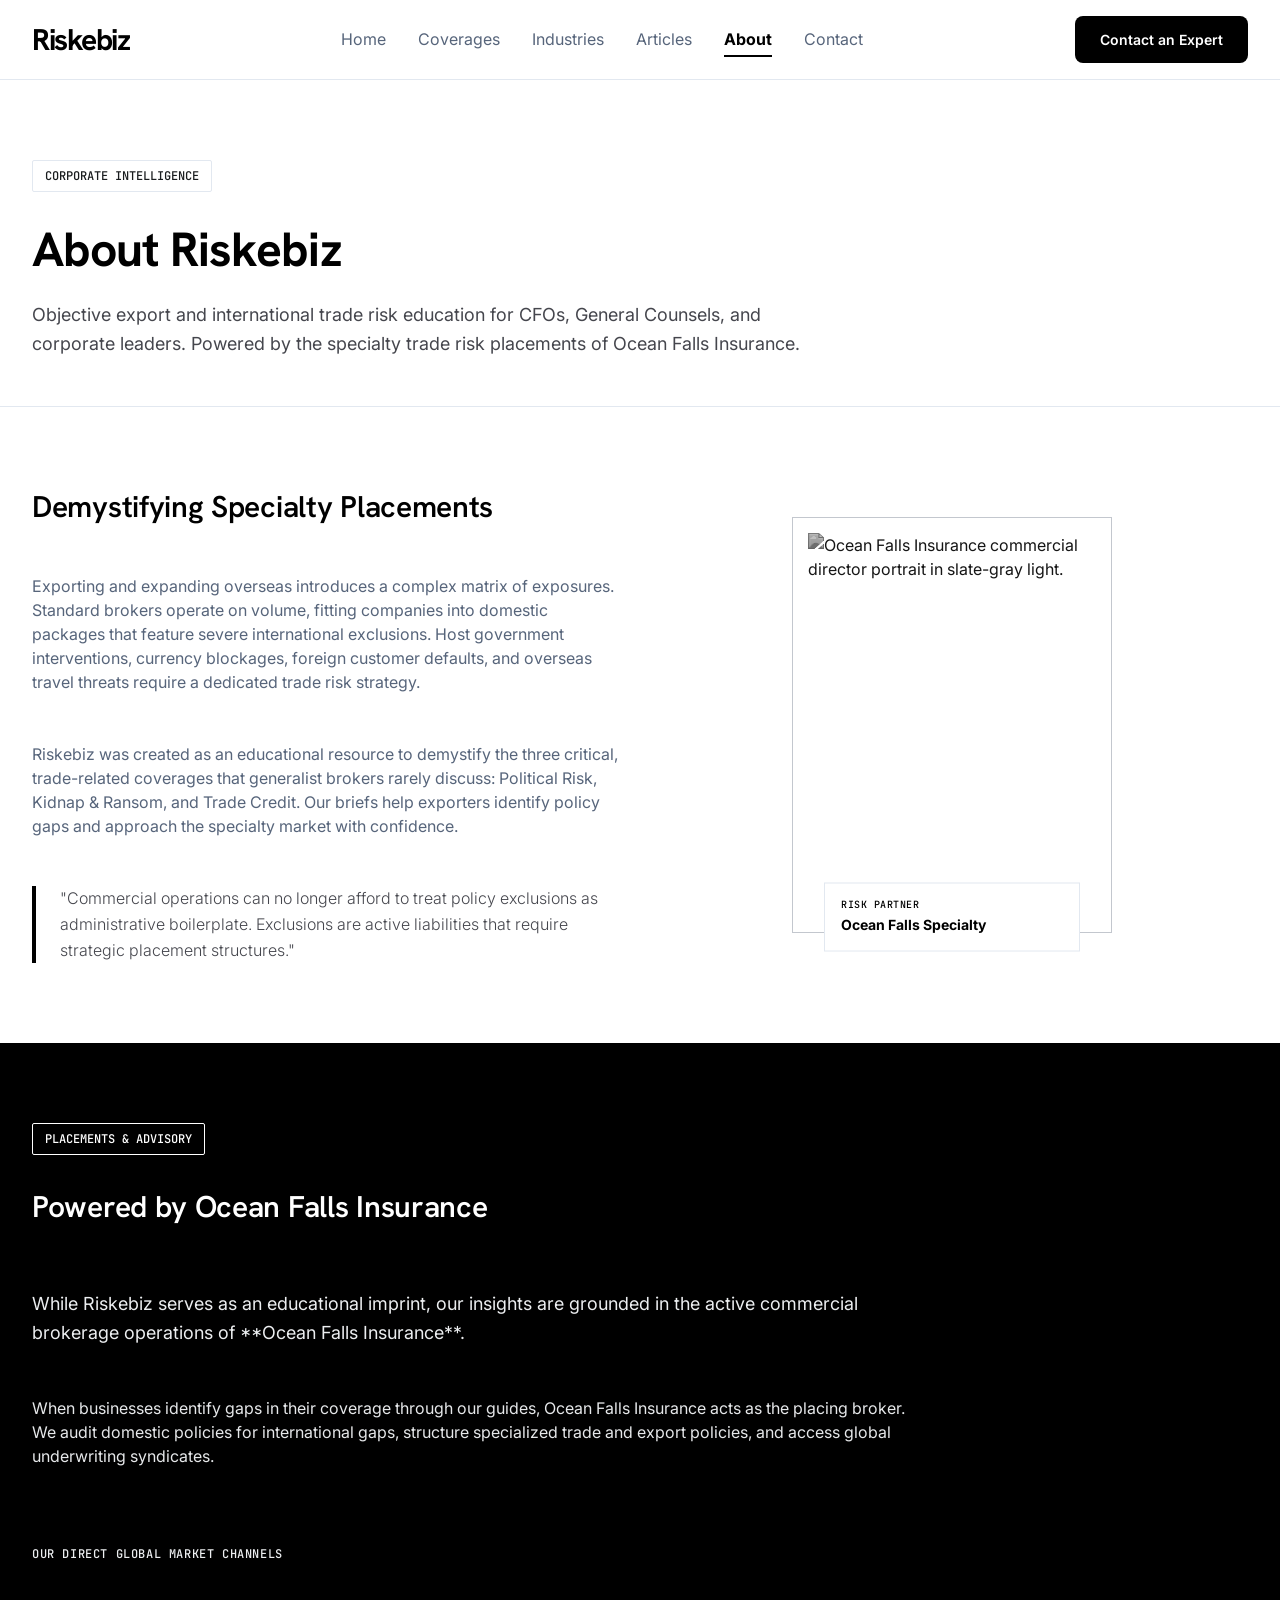
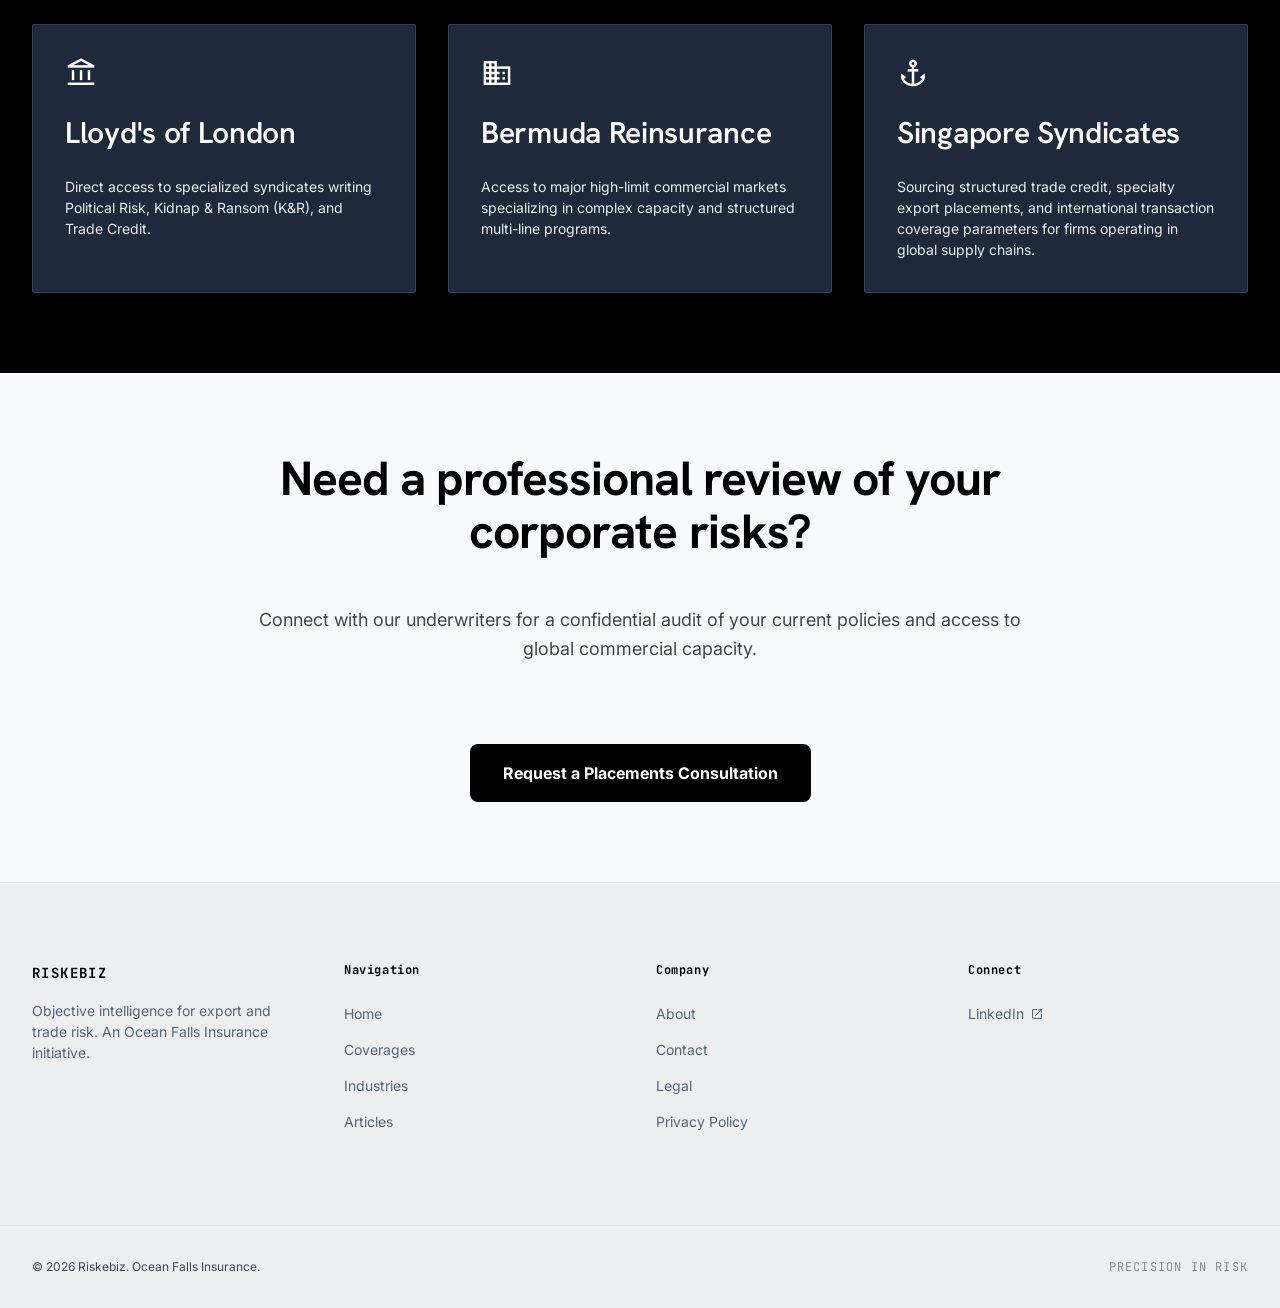
==== commit 9ab2841f: "Re-theme website copy to focus on export and overseas trade risks" ====
--- a/about.html
+++ b/about.html
@@ -5,13 +5,13 @@
     <meta name="viewport" content="width=device-width, initial-scale=1.0" />
     
     <!-- SEO & Metadata -->
-    <title>About Riskebiz | Ocean Falls Commercial Risk Resource</title>
-    <meta name="description" content="Learn about Riskebiz, an educational risk intelligence resource by Ocean Falls Insurance designed to help corporate managers navigate global specialty markets." />
+    <title>About Riskebiz | Export &amp; Trade Risk Placements Imprint</title>
+    <meta name="description" content="Learn about Riskebiz, an educational risk intelligence resource by Ocean Falls Insurance designed to help exporters navigate global specialty markets." />
     <link rel="canonical" href="https://riskebiz.com/about.html" />
     
     <!-- Open Graph Tags -->
-    <meta property="og:title" content="About Riskebiz | Ocean Falls Commercial Risk Resource" />
-    <meta property="og:description" content="Bridging the gap between high-level corporate strategy and the technical complexities of commercial risk." />
+    <meta property="og:title" content="About Riskebiz | Export &amp; Trade Risk Placements Imprint" />
+    <meta property="og:description" content="Bridging the gap between high-level corporate strategy and the technical complexities of export and trade risk." />
     <meta property="og:type" content="website" />
     <meta property="og:url" content="https://riskebiz.com/about.html" />
     
@@ -81,7 +81,7 @@
                     <span class="chip chip-outline mb-4">Corporate Intelligence</span>
                     <h1 id="intro-title" class="font-display-lg page-title">About Riskebiz</h1>
                     <p class="font-body-lg page-subtitle">
-                        Objective commercial risk education for CFOs, General Counsels, and corporate risk directors. Powered by the specialty risk placements of Ocean Falls Insurance.
+                        Objective export and international trade risk education for CFOs, General Counsels, and corporate leaders. Powered by the specialty trade risk placements of Ocean Falls Insurance.
                     </p>
                 </div>
             </div>
@@ -94,10 +94,10 @@
                     <div class="reveal">
                         <h2 class="font-headline-md mb-6">Demystifying Specialty Placements</h2>
                         <p class="font-body-md text-secondary mb-6">
-                            Corporate risk management has become increasingly complex. Standard brokerage firms operate on volume, fitting multi-national corporations into standardized packages that feature severe exclusions. Political conflicts, digital cyber extortion, trade blockages, and high-liability projects require a different approach.
+                            Exporting and expanding overseas introduces a complex matrix of exposures. Standard brokers operate on volume, fitting companies into domestic packages that feature severe international exclusions. Host government interventions, currency blockages, foreign customer defaults, and overseas travel threats require a dedicated trade risk strategy.
                         </p>
                         <p class="font-body-md text-secondary mb-6">
-                            Riskebiz was created as an educational resource to translate complex policy parameters, legal exclusions, and sector exposures. Our articles and briefs provide the technical depth required to audit policies and negotiate terms.
+                            Riskebiz was created as an educational resource to demystify the three critical, trade-related coverages that generalist brokers rarely discuss: Political Risk, Kidnap &amp; Ransom, and Trade Credit. Our briefs help exporters identify policy gaps and approach the specialty market with confidence.
                         </p>
                         
                         <div class="border-left-accent mt-8">
@@ -131,7 +131,7 @@
                         While Riskebiz serves as an educational imprint, our insights are grounded in the active commercial brokerage operations of **Ocean Falls Insurance**. 
                     </p>
                     <p class="font-body-md mb-10" style="color: var(--color-surface-high);">
-                        When businesses identify gaps in their coverage through our guides, Ocean Falls Insurance acts as the placing broker. We audit current policies, design technical risk transfer architectures, and secure coverage parameters in the global markets.
+                        When businesses identify gaps in their coverage through our guides, Ocean Falls Insurance acts as the placing broker. We audit domestic policies for international gaps, structure specialized trade and export policies, and access global underwriting syndicates.
                     </p>
                 </div>
                 
@@ -158,7 +158,7 @@
                         <span class="material-symbols-outlined card-icon" style="color: var(--color-on-primary);">anchor</span>
                         <h4 class="font-headline-md text-xl mb-3" style="color: var(--color-on-primary);">Singapore Syndicates</h4>
                         <p class="card-desc" style="color: var(--color-surface-container); font-size: 14px;">
-                            Sourcing structured trade credit, specialty placements, and international transaction coverage parameters for firms operating in global supply chains.
+                            Sourcing structured trade credit, specialty export placements, and international transaction coverage parameters for firms operating in global supply chains.
                         </p>
                     </div>
                 </div>
@@ -186,7 +186,7 @@
             <div class="footer-brand">
                 <a class="footer-title" href="index.html">RISKEBIZ</a>
                 <p class="footer-desc">
-                    Objective intelligence for complex commercial risk. An Ocean Falls Insurance initiative.
+                    Objective intelligence for export and trade risk. An Ocean Falls Insurance initiative.
                 </p>
             </div>
             
